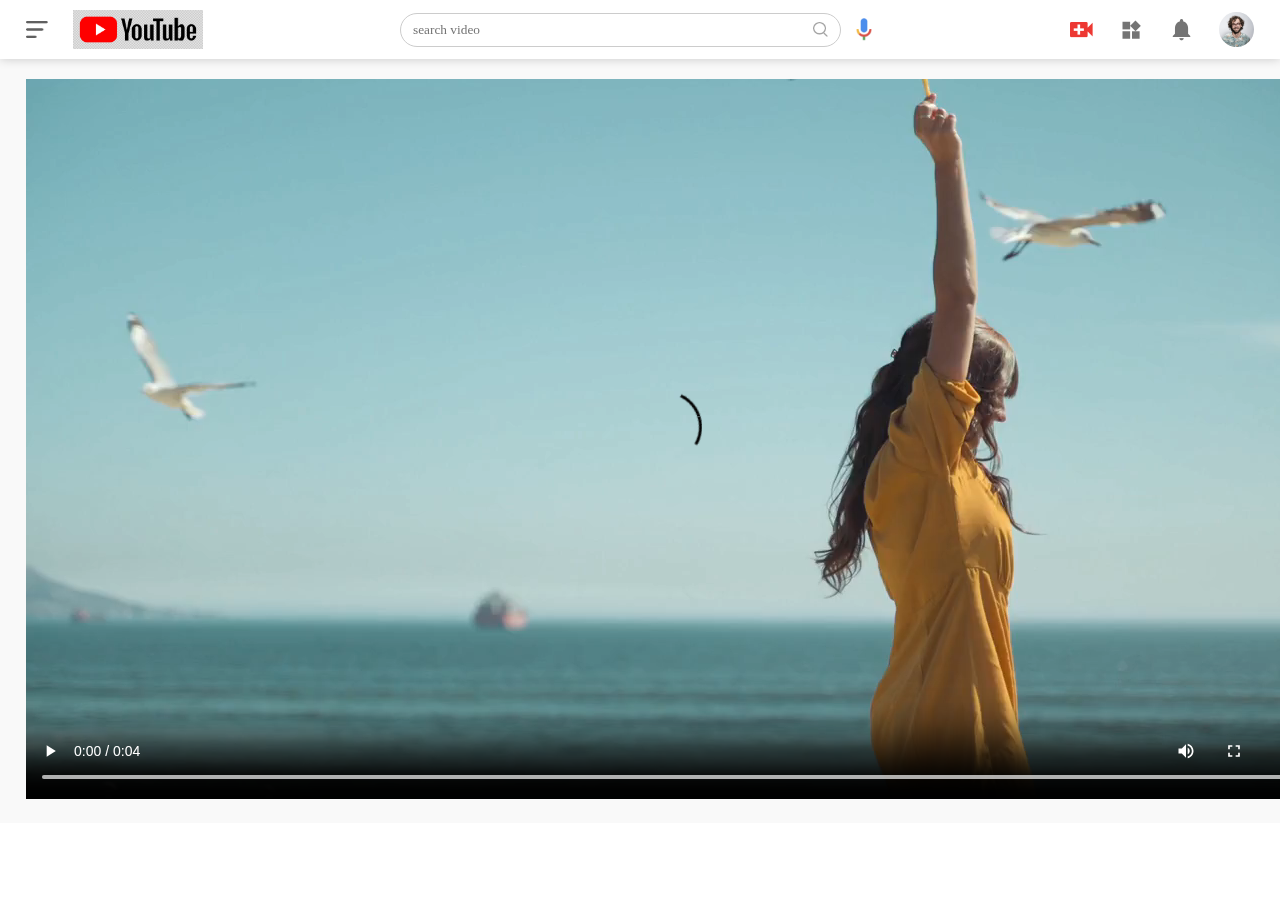
==== video-play.html @ 499fb921 "added a video play page" ====
<!DOCTYPE html>
<html lang="en">
<head>
    <meta charset="UTF-8">
    <meta name="viewport" content="width=device-width, initial-scale=1.0">
    <link rel="stylesheet" href="style.css">
    <link rel="stylesheet" href="video-play.css">


    <title>Play Video - Easy Tutotials Youtube Channel</title>
</head>
<body>

    <!-- NAV BAR -->

    <nav class="flex-div">
        <div class="nav-left flex-div">
            <img class="menu-icon" src="./images/menu.png"   alt="">
            <img class="logo" src="./images/youtube_logo.png" width="140px" alt="">


        </div>

        <div class="nav-middle flex-div">
            <div class="search-box flex-div">
                <input type="text" placeholder="search video">
                <img src="images/search.png" alt="">
            </div>

            <img class="mic-icon" src="images/voice-search.png" alt="">
        </div>

        <div class="flex-div nav-right">
            <img src="images/upload.png" alt="">
            <img src="images/more.png" alt="">
            <img src="images/notification.png" alt="">
            <img class="user-icon" src="images/Jack.png" alt="">


        </div>
     </nav>

     <div class="container play-container">
        <div class="row">
            <div class="play-video">
               <video controls autoplay>
                <source src="images/video.mp4" type="video/mp4">
               </video> 
            </div>
            <div class="right-sidebar"></div>

        </div>
     </div>
    
</body>
</html>
---- style.css ----
*{
    margin: 0;
    padding: 0;
    font-family: 'poppins','sans-serif';
    box-sizing: border-box;
}

a{
    text-decoration: none;
    color:#5a5a5a
}

img{
    cursor: pointer;
}

/* nav bar  */

.flex-div{
    display: flex;
    align-items: center;
}

nav{
    padding: 10px 2%;
    justify-content: space-between;
    box-shadow: 0 0  10px rgba(0, 0, 0, 0.2);
    background: #fff;
    position: sticky;
    top: 0;
    z-index: 10;
}

.nav-right img{
    width: 25px;
    margin-right: 25px;
    
}
.nav-right .user-icon{
    width:35px;
    border-radius: 50%;
    margin-right:0;
}

.nav-left .menu-icon{
    width:22px;
    margin-right: 25px;
}

.nav-left .logo{
    width:130px
}

.nav-middle .mic-icon{
    width: 16px;

}

.nav-middle .search-box{
    border: 1px solid #ccc;
    margin-right: 15px;
    padding: 8px 12px;
    border-radius: 25px;

}

.nav-middle .search-box input{
    width:400px;
    border: 0;
    outline: 0;
    background: transparent;
}

.nav-middle .search-box img{
    width:15px;
}

/* Side bar */

.sidebar{
    background: #fff;
    width: 15%;
    height: 100vh;
    position: fixed;
    top:0;
    padding-left: 2%;
    padding-top: 80px;
}
.shortcut-links a img{
    width: 20px;
    margin-right: 20px;

}

.shortcut-links a {
    display: flex;
    align-items: center;
    margin-bottom: 20px;
    width: fit-content;
    flex-wrap: wrap;
}
.shortcut-links a:first-child{
    color:#ed3833;
}
.sidebar hr{
    border: 0;
    height: 1px;
    background: #ccc;
    width: 85%;
}
.subscribed-list h3{
    font-size: 13px;
    margin: 20px 0;
    color:#5a5a5a;
}

.subscribed-list a{
    display: flex;
    align-items: center;
    margin-bottom: 20px;
    width:fit-content;
    flex-wrap:wrap ;
}    
.subscribed-list a img{
    width: 25px;
    border-radius: 50%;
    margin-right: 20px;
}

.small-sidebar{
    width: 5%;
}

.small-sidebar a p{
    display: none;
}

.small-sidebar h3{
display: none;
}

/* To toggle menu icon  */
.small-sidebar hr{
    width: 50%;
    margin-bottom: 25px;
}

/* middle top (Banner ) */
.container{
    background: #f9f9f9;
    padding-left: 17%;
    padding-right: 2%;
    padding-top: 20px;
    padding-bottom: 20px;
}

.large-container{
    padding-left: 7%;

}


.banner{
    width: 100%

}
.banner img{
    width: 100%;
    border-radius: 8px;
}

.list-container{
    display: grid;
    grid-template-columns: repeat(auto-fit, minmax(250px, 1fr));
    grid-column-gap: 16px;
    grid-row-gap: 30px;
    margin-top:15px
}
.vid-list .thumbnail1{
    width: 100%;
    border-radius: 5px;
}

.vid-list .flex-div{
    align-items: flex-start;
    margin-top: 7px;
}

.vid-list .flex-div img{
    width: 35px;
    margin-right: 10px;
    border-radius: 50%;
}

.vid-info{
    color: #5a5a5a;
    font-size:13px;
}
.vid-info a{
    color: #000;
    font-weight: 600;
    display: block;
    margin-bottom: 5px;
}


/* Media Query */

@media (max-width: 900px){
    .menu-icon, .sidebar{
        display: none;
    }


    .container, .large-container{
        padding-left: 5%;
        padding-right: 5%;
    }

    .nav-right img{
        display: none;
    }

    .nav-right .user-icon{
        display: block;
        width: 30px;
    }

    .nav-middle .search-box input{
        width: 100px;
        
    }
    .nav-middle .mic-icon{
        display: none;
    }

    .logo{
        width:90px;
    }
}
---- video-play.css ----
.play-container{
    padding-left: 2%;

}
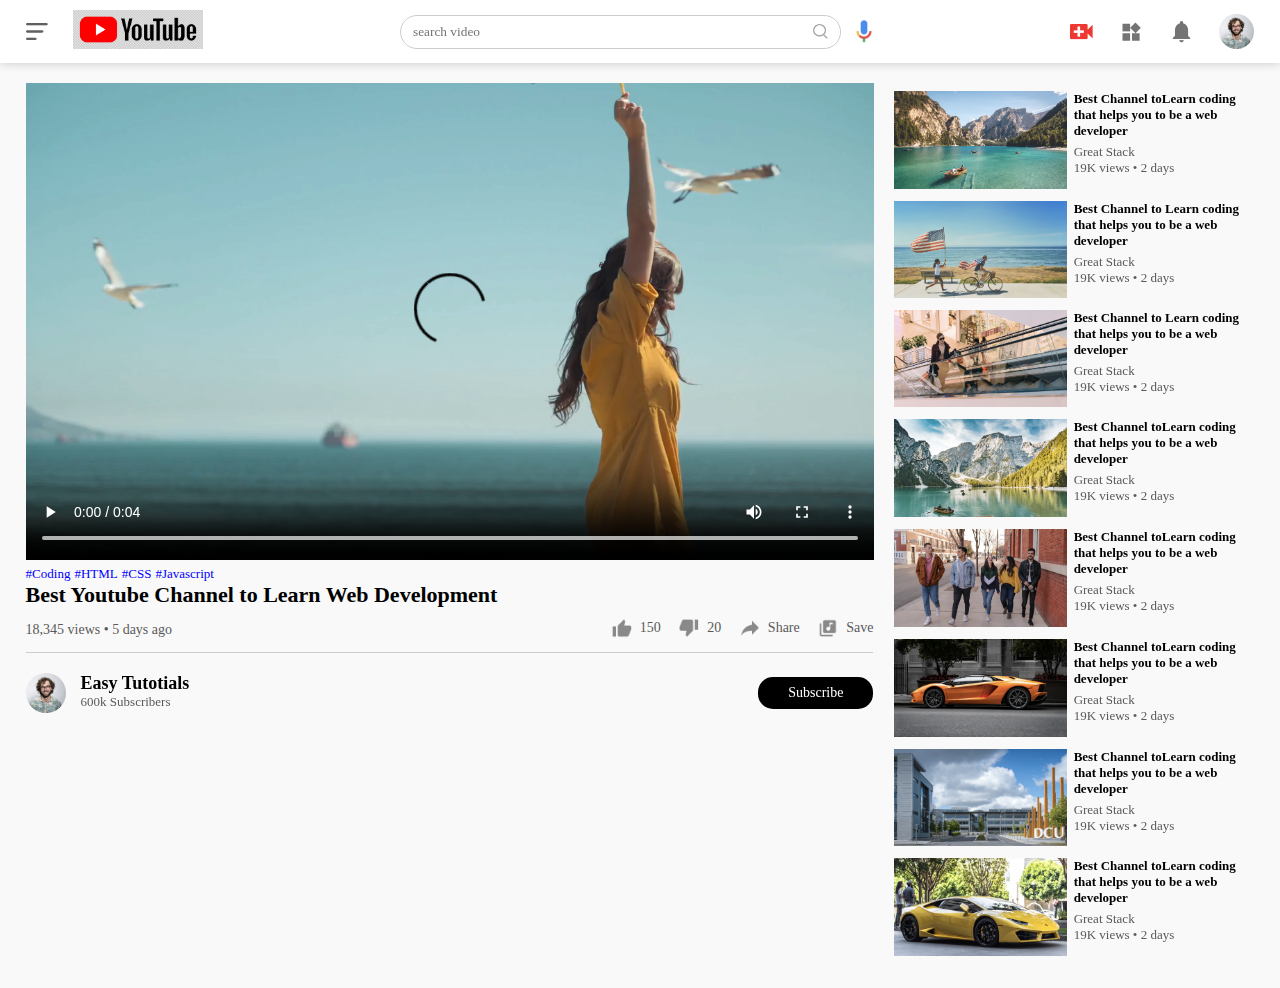
==== commit 0f58cdf6: "added and styled the layout of video and video info" ====
--- a/video-play.html
+++ b/video-play.html
@@ -16,8 +16,8 @@
     <nav class="flex-div">
         <div class="nav-left flex-div">
             <img class="menu-icon" src="./images/menu.png"   alt="">
-            <img class="logo" src="./images/youtube_logo.png" width="140px" alt="">
-
+           <a href="index.html"><img class="logo" src="./images/youtube_logo.png" width="140px" alt="">
+           </a>
 
         </div>
 
@@ -46,8 +46,134 @@
                <video controls autoplay>
                 <source src="images/video.mp4" type="video/mp4">
                </video> 
+
+               <div class="tags">
+                <a href="">#Coding</a> 
+                <a href=""> #HTML</a>
+                <a href=""> #CSS</a>
+                <a href=""> #Javascript</a>
+               </div>
+               <h3>Best Youtube Channel to Learn Web Development</h3>
+
+               <div class="play-video-info">
+                <p>18,345 views &bull; 5 days ago </p>
+                <div>
+                    <a href=""><img src="images/like.png" alt="">150</a>
+                    <a href=""><img src="images/dislike.png" alt="">20</a>
+                    <a href=""><img src="images/share.png" alt="">Share</a>
+                    <a href=""><img src="images/save.png" alt="">Save</a>
+
+                </div>
+               </div>
+
+               <hr>
+
+               <div class="publisher">
+                <img src="images/Jack.png" alt="">
+                <div>
+                    <p>Easy Tutotials</p>
+                    <span>600k Subscribers</span>
+                </div>
+                <button type="button">Subscribe</button>
+               </div>
+
+
             </div>
-            <div class="right-sidebar"></div>
+
+            <div class="right-sidebar">
+
+                <!-- Side Videos -->
+                <div class="side-video-list">
+                    <a class="small-thumbnail" href=""> 
+                    <img src="images/thumbnail1.png" alt="">
+                    </a>
+                    <div class="vid-info">
+                        <a href="">Best Channel toLearn coding that helps you to be a web developer</a>
+                        <p>Great Stack</p>
+                        <P>19K views &bull; 2 days </P>
+                    </div>
+                </div>
+
+                <div class="side-video-list">
+                    <a class="small-thumbnail" href=""> 
+                    <img src="images/thumbnail2.png" alt="">
+                    </a>
+                    <div class="vid-info">
+                        <a href="">Best Channel to Learn coding that helps you to be a web developer</a>
+                        <p>Great Stack</p>
+                        <P>19K views &bull; 2 days </P>
+                    </div>
+                </div>
+
+                <div class="side-video-list">
+                    <a class="small-thumbnail" href=""> 
+                    <img src="images/thumbnail3.png" alt="">
+                    </a>
+                    <div class="vid-info">
+                        <a href="">Best Channel to Learn coding that helps you to be a web developer</a>
+                        <p>Great Stack</p>
+                        <P>19K views &bull; 2 days </P>
+                    </div>
+                </div>
+
+                <div class="side-video-list">
+                    <a class="small-thumbnail" href=""> 
+                    <img src="images/thumbnail4.png" alt="">
+                    </a>
+                    <div class="vid-info">
+                        <a href="">Best Channel toLearn coding that helps you to be a web developer</a>
+                        <p>Great Stack</p>
+                        <P>19K views &bull; 2 days </P>
+                    </div>
+                </div>
+
+                <div class="side-video-list">
+                    <a class="small-thumbnail" href=""> 
+                    <img src="images/thumbnail5.png" alt="">
+                    </a>
+                    <div class="vid-info">
+                        <a href="">Best Channel toLearn coding that helps you to be a web developer</a>
+                        <p>Great Stack</p>
+                        <P>19K views &bull; 2 days </P>
+                    </div>
+                </div>
+
+                <div class="side-video-list">
+                    <a class="small-thumbnail" href=""> 
+                    <img src="images/thumbnail6.png" alt="">
+                    </a>
+                    <div class="vid-info">
+                        <a href="">Best Channel toLearn coding that helps you to be a web developer</a>
+                        <p>Great Stack</p>
+                        <P>19K views &bull; 2 days </P>
+                    </div>
+                </div>
+
+                <div class="side-video-list">
+                    <a class="small-thumbnail" href=""> 
+                    <img src="images/thumbnail7.png" alt="">
+                    </a>
+                    <div class="vid-info">
+                        <a href="">Best Channel toLearn coding that helps you to be a web developer</a>
+                        <p>Great Stack</p>
+                        <P>19K views &bull; 2 days </P>
+                    </div>
+                </div>
+
+                <div class="side-video-list">
+                    <a class="small-thumbnail" href=""> 
+                    <img src="images/thumbnail8.png" alt="">
+                    </a>
+                    <div class="vid-info">
+                        <a href="">Best Channel toLearn coding that helps you to be a web developer</a>
+                        <p>Great Stack</p>
+                        <P>19K views &bull; 2 days </P>
+                    </div>
+                </div>
+
+                
+
+            </div>
 
         </div>
      </div>
--- a/video-play.css
+++ b/video-play.css
@@ -1,4 +1,114 @@
 .play-container{
     padding-left: 2%;
 
-}+}
+
+.row{
+    display: flex;
+    justify-content: space-between;
+    flex-wrap: wrap;
+}
+
+.play-video{
+    flex-basis: 69%;
+}
+
+.right-sidebar{
+    flex-basis: 30%;
+}
+
+.play-video video{
+    width: 100%;
+}
+
+.side-video-list{
+    display: flex;
+    justify-content: space-between;
+    margin:8px ;
+}
+
+.side-video-list img{
+    width: 100%;
+}
+
+.side-video-list .small-thumbnail,
+.side-video-list .vid-info {
+
+    flex-basis: 49%;
+
+}
+.play-video .tags a{
+    color:#0000ff ;
+    font-size:  13px;
+}
+
+.play-video h3{
+    font-weight: 600;
+    font-size: 22px;
+}
+
+.play-video .play-video-info{
+    display: flex;
+    align-items: center;
+    justify-content: space-between;
+    flex-wrap: wrap;
+    margin-top: 10px;
+    font-size: 14px;
+    color:#5a5a5a
+
+}
+.play-video .play-video-info a img{
+    width: 20px;
+    margin-right: 8px;
+}
+.play-video .play-video-info a {
+    display: inline-flex;
+    align-items: center;
+    margin-left: 15px;
+}
+
+.play-video hr{
+    border: 0;
+    height: 1px;
+    background: #ccc;
+    margin: 10px 0;
+}
+.publisher{
+    display: flex;
+    align-items: center;
+    margin-top: 20px;
+
+}
+
+.publisher div{
+    flex:1;
+    line-height: 18px;
+
+}
+
+.publisher img{
+    width: 40px;
+    border-radius: 50%;
+    margin-right: 15px;
+}
+.publisher div p{
+    color:#000;
+    font-weight: 600;
+    font-size: 18px;
+}
+
+.publisher div span{
+    font-size: 13px;
+    color: #5a5a5a;
+}
+
+.publisher button{
+    background: black;
+    color:#fff;
+    padding: 8px 30px;
+    border:0;
+    outline: 0;
+    border-radius: 15px;
+    cursor: pointer;
+    font-size: 14px;
+}
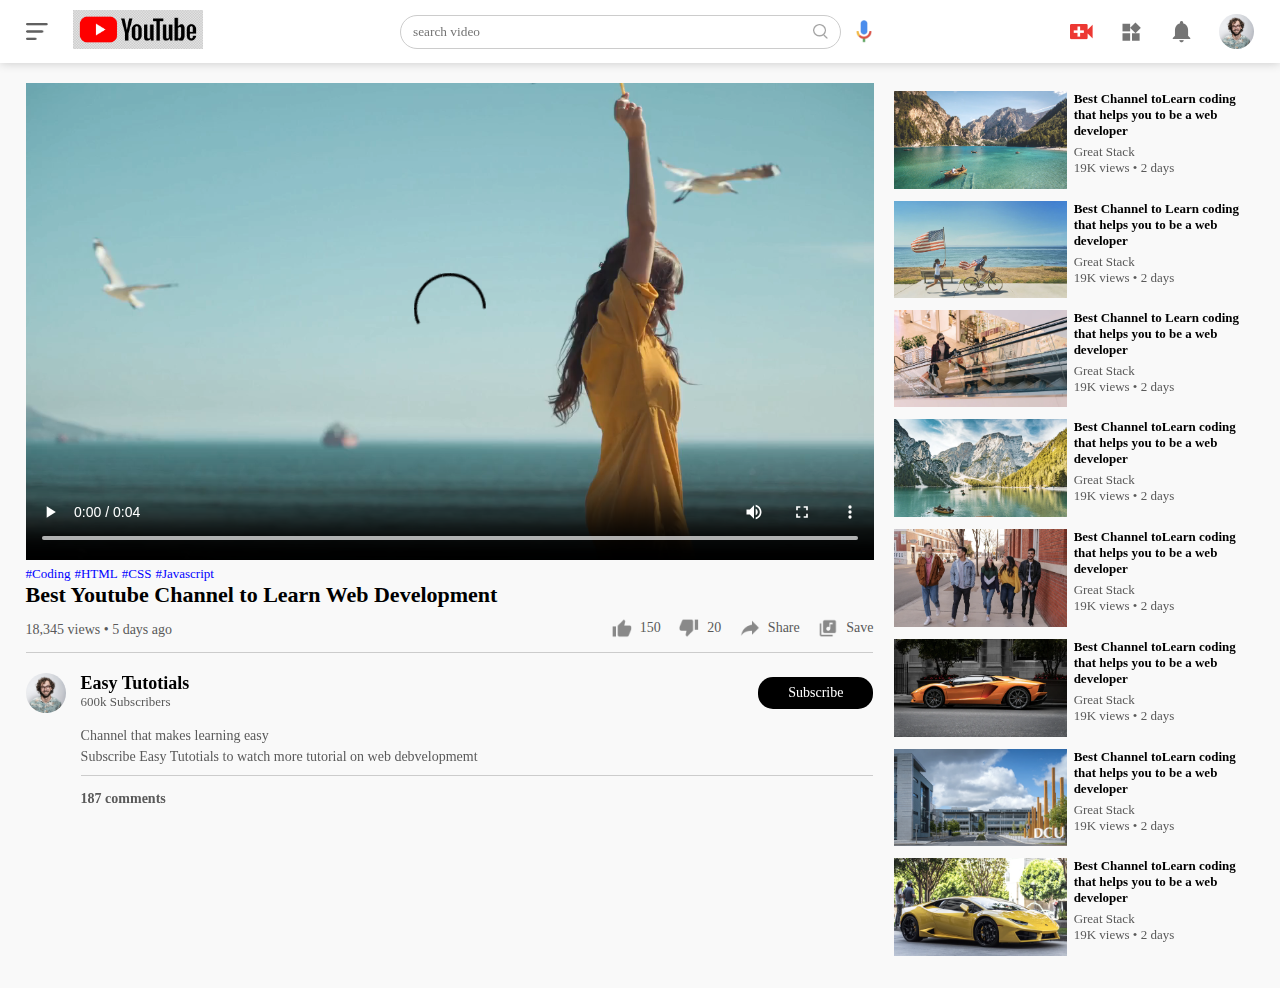
==== commit bec76f6c: "added and styled video description section" ====
--- a/video-play.html
+++ b/video-play.html
@@ -76,6 +76,12 @@
                 </div>
                 <button type="button">Subscribe</button>
                </div>
+               <div class="vid-description">
+                <p>Channel that makes learning easy</p>
+                <p>Subscribe Easy Tutotials to watch more tutorial on web debvelopmemt </p>
+               <hr>
+               <h4>187 comments</h4>
+            </div>
 
 
             </div>
--- a/video-play.css
+++ b/video-play.css
@@ -112,3 +112,18 @@
     cursor: pointer;
     font-size: 14px;
 }
+
+.vid-description{
+    padding-left: 55px;
+    margin: 15px 0;
+}
+.vid-description p{
+    font-size: 14px;
+    margin-bottom: 5px;
+    color:#5a5a5a
+}
+.vid-description h4{
+    font-size: 14px;
+    color:#5a5a5a;
+    margin-top: 15px;
+}
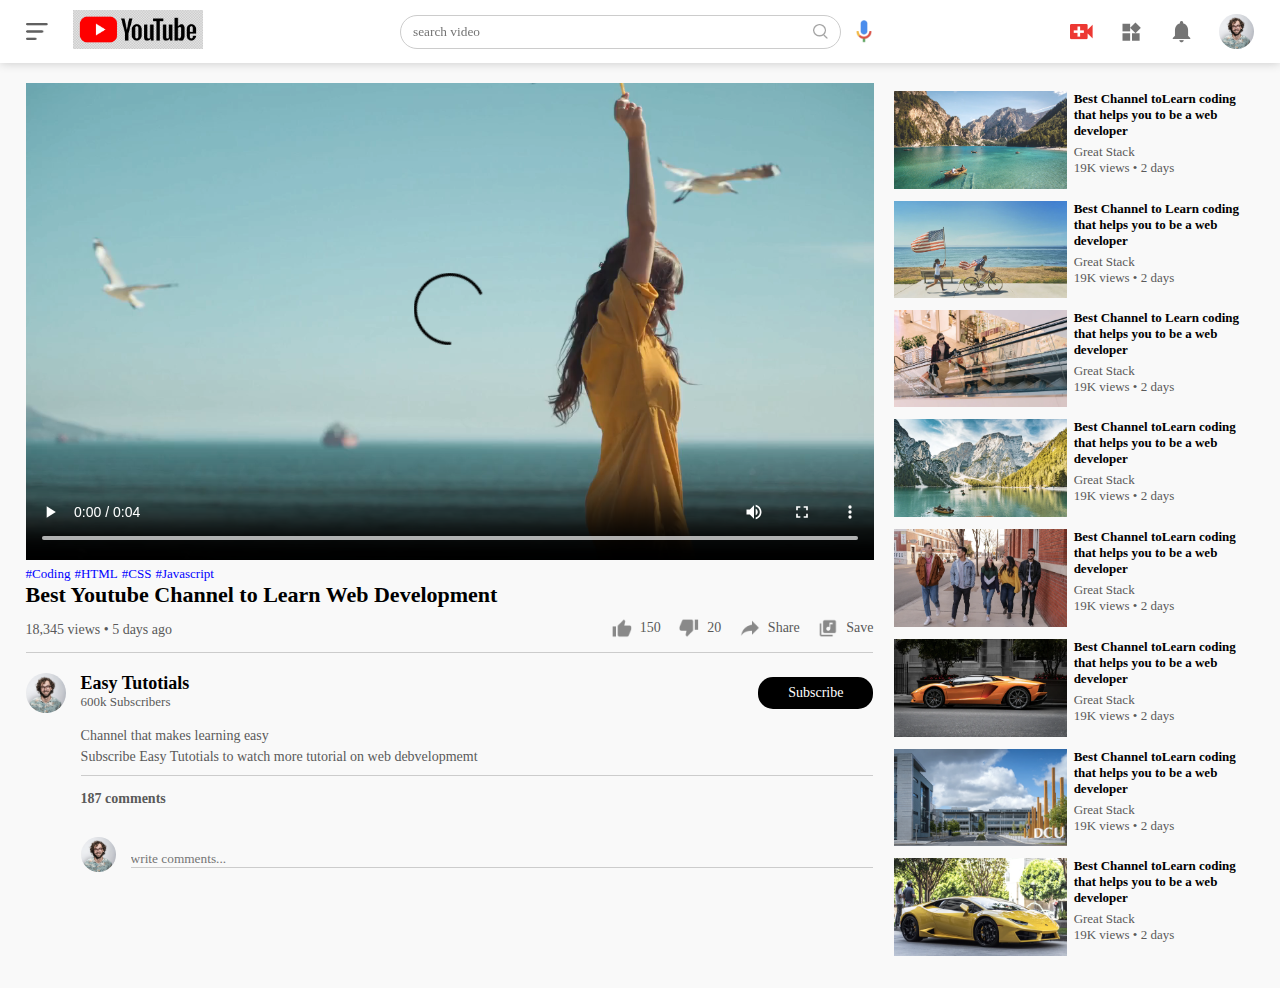
==== commit 460ceffb: "added and styled input box for comments with image" ====
--- a/video-play.html
+++ b/video-play.html
@@ -81,6 +81,12 @@
                 <p>Subscribe Easy Tutotials to watch more tutorial on web debvelopmemt </p>
                <hr>
                <h4>187 comments</h4>
+
+               <!-- Comments -->
+                <div class="add-comment">
+                    <img src="images/Jack.png" alt="">
+                    <input type="text" placeholder="write comments...">
+                </div>
             </div>
 
 
--- a/video-play.css
+++ b/video-play.css
@@ -127,3 +127,25 @@
     color:#5a5a5a;
     margin-top: 15px;
 }
+
+.add-comment{
+    display: flex;
+    align-items: center;
+    margin: 30px 0;
+}
+.add-comment img{
+    width: 35px;
+    border-radius: 50%;
+    margin-right: 15px;
+}
+
+.add-comment input{
+    border: 0;
+    outline: 0;
+    border-bottom: 1px solid #ccc;
+    padding-top: 10px;
+    width: 100%;
+    background: transparent;
+}
+
+
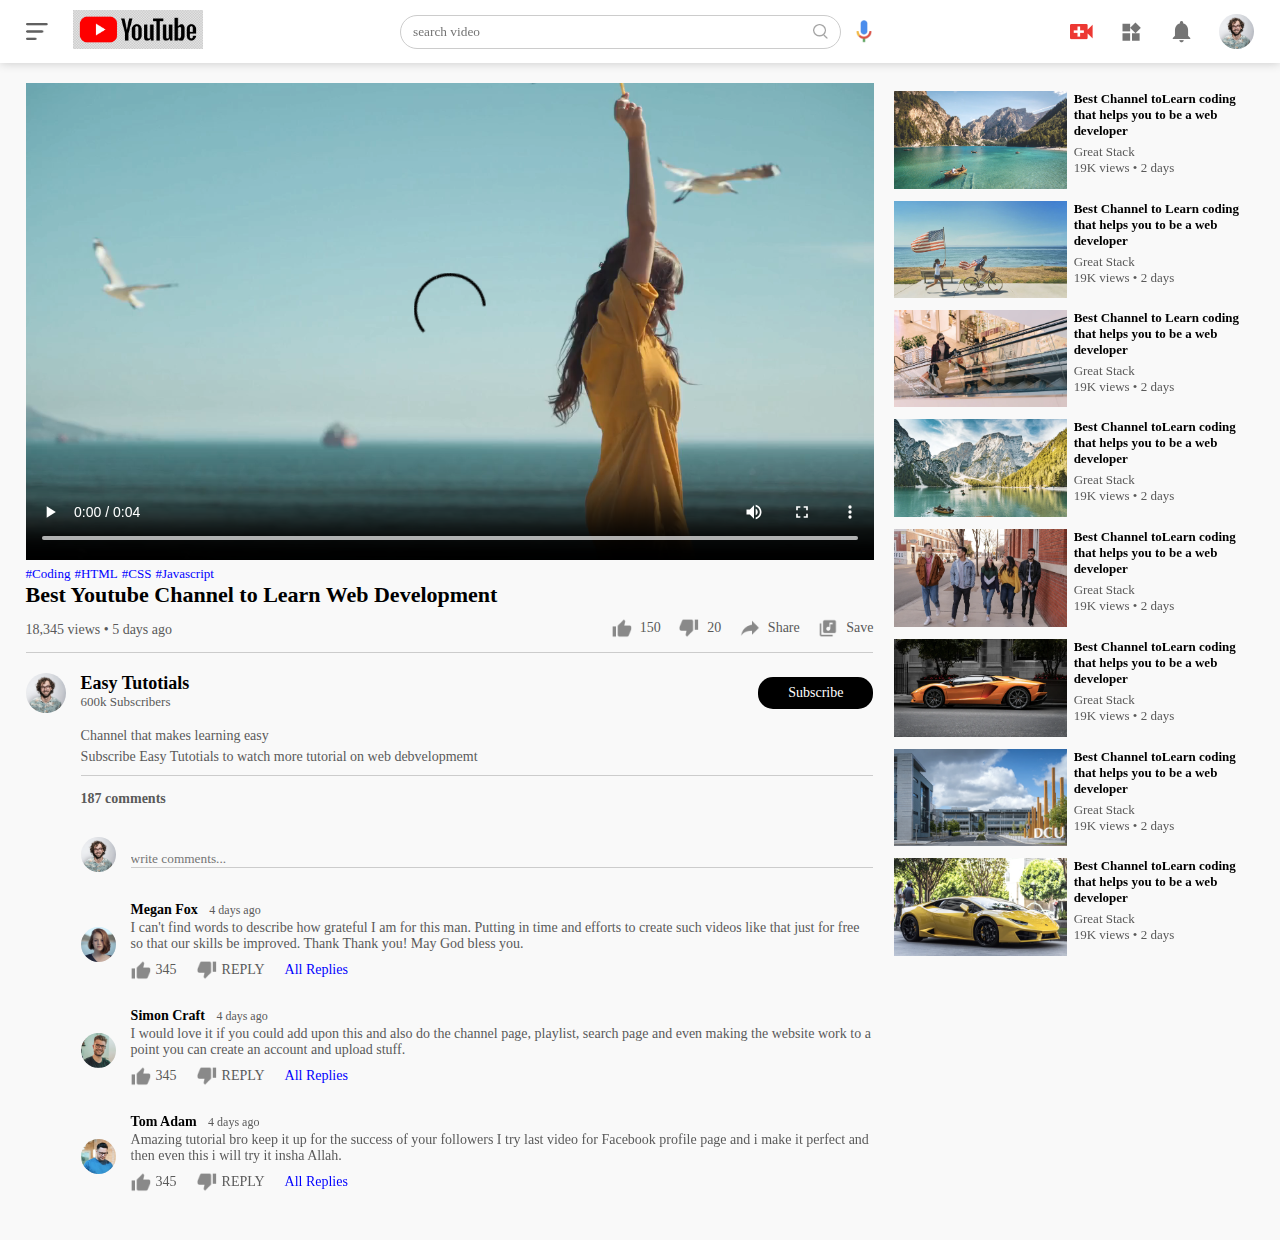
==== commit 628314b8: "added and styled comment section with multiply images" ====
--- a/video-play.html
+++ b/video-play.html
@@ -87,6 +87,62 @@
                     <img src="images/Jack.png" alt="">
                     <input type="text" placeholder="write comments...">
                 </div>
+                <div class="old-comment">
+                    <img src="images/megan.png" alt="">
+
+                    <div>
+                        <h3>Megan Fox <span>4 days ago</span></h3>
+                        <p>I can't find words to describe how grateful I am for this man. Putting in time and efforts to create such videos like that just for free so that our
+                        skills be improved. Thank Thank you! May God bless you.</p>
+                    
+                        <div class="comment-action">
+                            <img src="images/like.png" alt="">
+                            <span>345</span>
+
+                            <img src="images/dislike.png" alt="">
+                            <span>REPLY</span>
+                            <a href="">All Replies</a>
+                        </div>
+                    </div>
+                </div>
+
+                <div class="old-comment">
+                    <img src="images/simon.png" alt="">
+
+                    <div>
+                        <h3>Simon Craft <span>4 days ago</span></h3>
+                        <p>I would love it if you could add upon this and also do the channel page, playlist, search page and even making the
+                         website work to a point you can create an account and upload stuff.</p>
+                    
+                        <div class="comment-action">
+                            <img src="images/like.png" alt="">
+                            <span>345</span>
+
+                            <img src="images/dislike.png" alt="">
+                            <span>REPLY</span>
+                            <a href="">All Replies</a>
+                        </div>
+                    </div>
+                </div>
+
+                <div class="old-comment">
+                    <img src="images/tom.png" alt="">
+
+                    <div>
+                        <h3>Tom Adam <span>4 days ago</span></h3>
+                        <p>Amazing tutorial bro keep it up for the success of your followers
+                            I try last video for Facebook profile page and i make it perfect and then even this i will try it insha Allah.</p>
+                    
+                        <div class="comment-action">
+                            <img src="images/like.png" alt="">
+                            <span>345</span>
+
+                            <img src="images/dislike.png" alt="">
+                            <span>REPLY</span>
+                            <a href="">All Replies</a>
+                        </div>
+                    </div>
+                </div>
             </div>
 
 
--- a/video-play.css
+++ b/video-play.css
@@ -147,5 +147,44 @@
     width: 100%;
     background: transparent;
 }
+.old-comment{
+    display: flex;
+    align-items: center;
+    margin: 20px 0;
+}
+.old-comment img{
+    width: 35px;
+    border-radius: 50%;
+    margin-right: 15px;
+}
+.old-comment h3{
+    font-size: 14px;
+    margin-bottom: 2px;
+}
+.old-comment h3 span{
+    font-size: 12px;
+    color:#5a5a5a;
+    font-weight: 500;
+    margin-left: 8px;
+}
+.old-comment  .comment-action{
+    display: flex;
+    align-items: center;
+    margin: 8px 0;
+    font-size: 14px;
+}
+.old-comment  .comment-action img{
+    border-radius: 0;
+    width: 20px;
+    margin-right: 5px;
+}
 
+.old-comment  .comment-action span{
+    margin-right: 20px;
+    color: #5a5a5a;
+}
 
+.old-comment  .comment-action a{
+    color: #0000ff;
+}
+
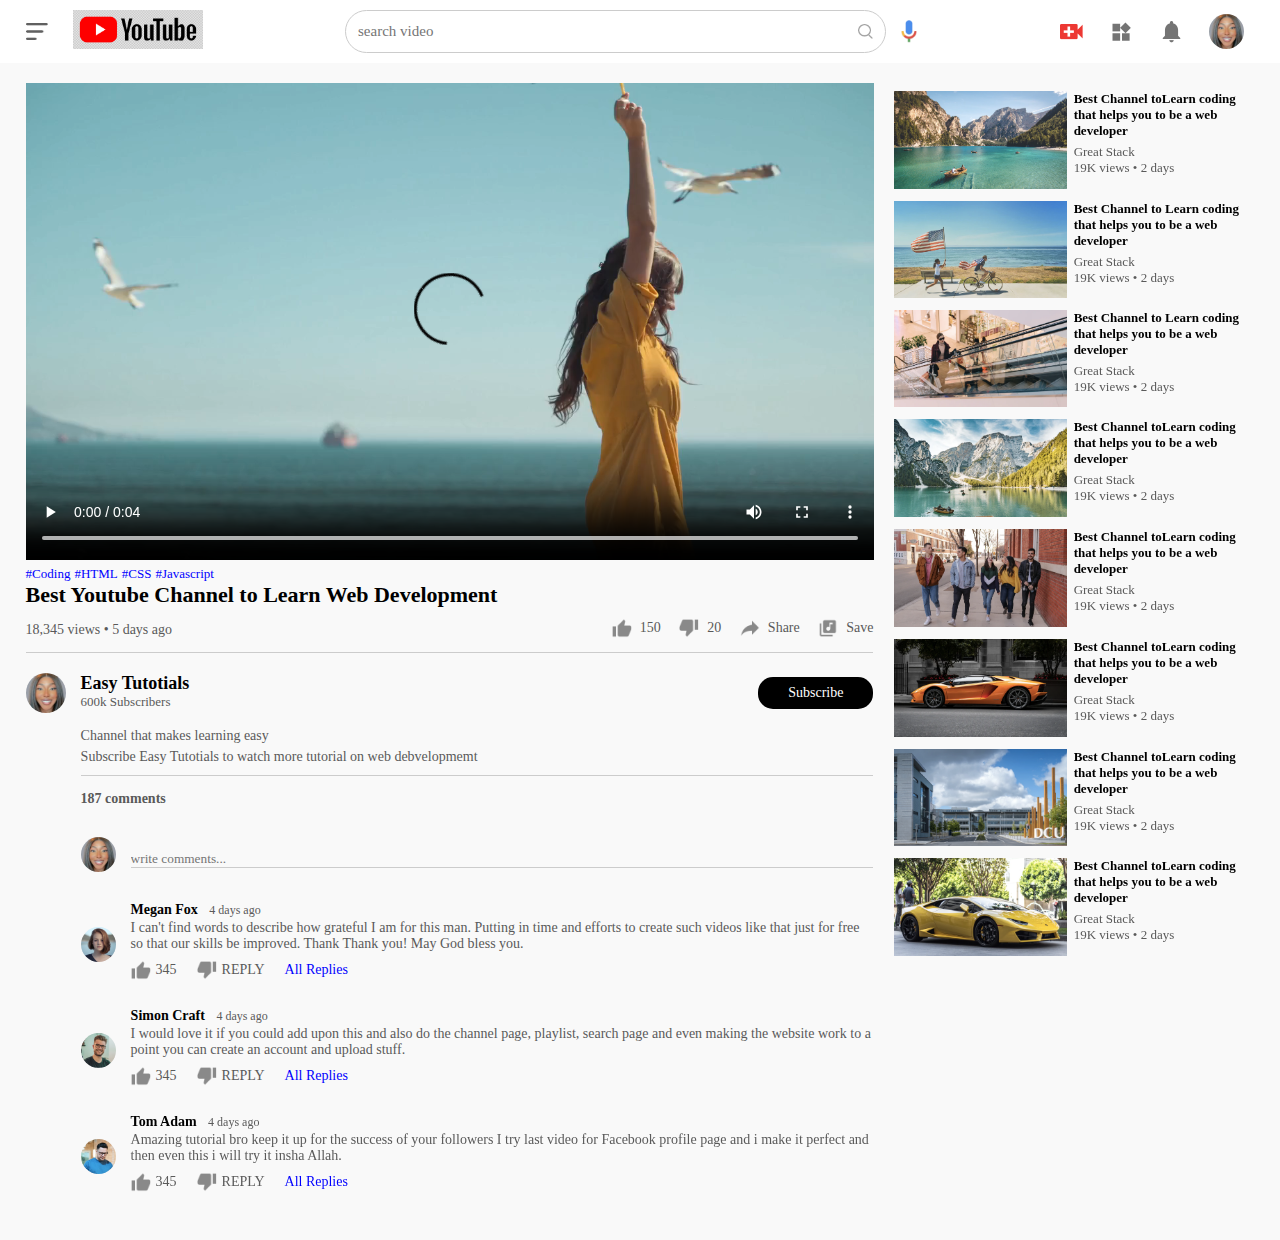
==== commit 4c674665: "updated design and added new images" ====
--- a/video-play.html
+++ b/video-play.html
@@ -34,7 +34,7 @@
             <img src="images/upload.png" alt="">
             <img src="images/more.png" alt="">
             <img src="images/notification.png" alt="">
-            <img class="user-icon" src="images/Jack.png" alt="">
+            <img class="user-icon" src="images/profile.png" alt="">
 
 
         </div>
@@ -69,7 +69,7 @@
                <hr>
 
                <div class="publisher">
-                <img src="images/Jack.png" alt="">
+                <img src="images/profile.png" alt="">
                 <div>
                     <p>Easy Tutotials</p>
                     <span>600k Subscribers</span>
@@ -84,7 +84,7 @@
 
                <!-- Comments -->
                 <div class="add-comment">
-                    <img src="images/Jack.png" alt="">
+                    <img src="images/profile.png" alt="">
                     <input type="text" placeholder="write comments...">
                 </div>
                 <div class="old-comment">
--- a/style.css
+++ b/style.css
@@ -24,7 +24,7 @@
 nav{
     padding: 10px 2%;
     justify-content: space-between;
-    box-shadow: 0 0  10px rgba(0, 0, 0, 0.2);
+    /* box-shadow: 0 0  10px rgba(0, 0, 0, 0.2); */
     background: #fff;
     position: sticky;
     top: 0;
@@ -39,7 +39,7 @@
 .nav-right .user-icon{
     width:35px;
     border-radius: 50%;
-    margin-right:0;
+    margin-right:10px;
 }
 
 .nav-left .menu-icon{
@@ -59,16 +59,17 @@
 .nav-middle .search-box{
     border: 1px solid #ccc;
     margin-right: 15px;
-    padding: 8px 12px;
+    padding: 12px 12px;
     border-radius: 25px;
 
 }
 
 .nav-middle .search-box input{
-    width:400px;
+    width:500px;
     border: 0;
     outline: 0;
     background: transparent;
+    font-size: 15px;
 }
 
 .nav-middle .search-box img{
@@ -95,13 +96,27 @@
 .shortcut-links a {
     display: flex;
     align-items: center;
-    margin-bottom: 20px;
+    margin-bottom: 10px;
     width: fit-content;
     flex-wrap: wrap;
 }
-.shortcut-links a:first-child{
-    color:#ed3833;
-}
+
+.shortcut-links a p{
+    font-size: 15px;
+    font-family: Arial, Helvetica, sans-serif;
+    font-weight: 500;
+    color: #000;
+}
+
+
+.shortcut-links  p{
+    margin:15px 0;
+    font-size: 15px;
+    font-family: Arial, Helvetica, sans-serif;
+    font-weight: 500;
+
+}
+
 .sidebar hr{
     border: 0;
     height: 1px;
@@ -171,14 +186,14 @@
 
 .list-container{
     display: grid;
-    grid-template-columns: repeat(auto-fit, minmax(250px, 1fr));
+    grid-template-columns: repeat(auto-fit, minmax(300px, 1fr));
     grid-column-gap: 16px;
     grid-row-gap: 30px;
     margin-top:15px
 }
 .vid-list .thumbnail1{
     width: 100%;
-    border-radius: 5px;
+    border-radius: 10px;
 }
 
 .vid-list .flex-div{
@@ -223,7 +238,7 @@
 
     .nav-right .user-icon{
         display: block;
-        width: 30px;
+        width: 33px;
     }
 
     .nav-middle .search-box input{
--- a/video-play.css
+++ b/video-play.css
@@ -188,3 +188,22 @@
     color: #0000ff;
 }
 
+/* Media Query */
+
+@media (max-width: 900px) {
+    .play-video,.right-sidebar{
+        flex-basis: 100%;
+    }
+    .play-container{
+        padding-left: 5%;
+    }
+
+    .vid-description{
+        padding-left: 0;
+    }
+.play-video .play-video-info a{
+    margin: 0 15px 15px 0;
+    
+}
+
+}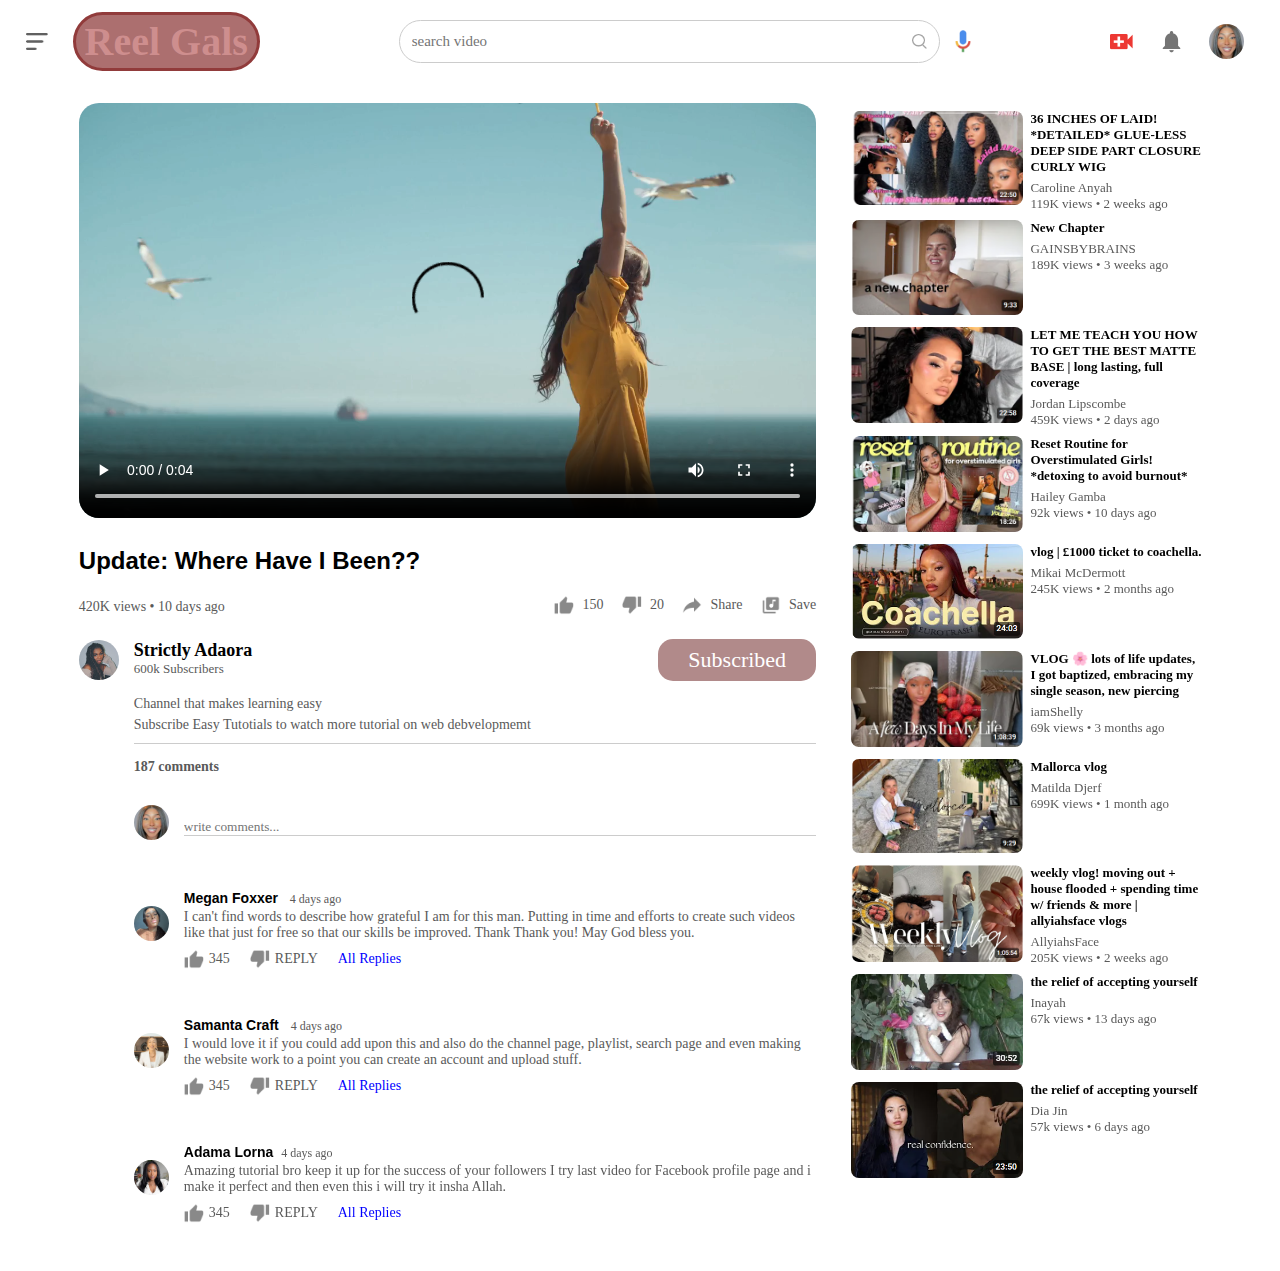
==== commit d6f3d03d: "updated layout" ====
--- a/video-play.html
+++ b/video-play.html
@@ -16,8 +16,8 @@
     <nav class="flex-div">
         <div class="nav-left flex-div">
             <img class="menu-icon" src="./images/menu.png"   alt="">
-           <a href="index.html"><img class="logo" src="./images/youtube_logo.png" width="140px" alt="">
-           </a>
+            <a href="index.html"><h1 id="header"> Reel Gals </h1></a>
+
 
         </div>
 
@@ -32,7 +32,6 @@
 
         <div class="flex-div nav-right">
             <img src="images/upload.png" alt="">
-            <img src="images/more.png" alt="">
             <img src="images/notification.png" alt="">
             <img class="user-icon" src="images/profile.png" alt="">
 
@@ -47,16 +46,11 @@
                 <source src="images/video.mp4" type="video/mp4">
                </video> 
 
-               <div class="tags">
-                <a href="">#Coding</a> 
-                <a href=""> #HTML</a>
-                <a href=""> #CSS</a>
-                <a href=""> #Javascript</a>
-               </div>
-               <h3>Best Youtube Channel to Learn Web Development</h3>
+               
+               <h3>Update: Where Have I Been??</h3>
 
                <div class="play-video-info">
-                <p>18,345 views &bull; 5 days ago </p>
+                <p>420K views &bull; 10 days ago </p>
                 <div>
                     <a href=""><img src="images/like.png" alt="">150</a>
                     <a href=""><img src="images/dislike.png" alt="">20</a>
@@ -66,15 +60,15 @@
                 </div>
                </div>
 
-               <hr>
+               
 
                <div class="publisher">
-                <img src="images/profile.png" alt="">
+                <img src="images/adaora1.png" alt="">
                 <div>
-                    <p>Easy Tutotials</p>
+                    <p>Strictly Adaora</p>
                     <span>600k Subscribers</span>
                 </div>
-                <button type="button">Subscribe</button>
+                <button type="button">Subscribed</button>
                </div>
                <div class="vid-description">
                 <p>Channel that makes learning easy</p>
@@ -88,10 +82,10 @@
                     <input type="text" placeholder="write comments...">
                 </div>
                 <div class="old-comment">
-                    <img src="images/megan.png" alt="">
+                    <img src="images/comment1.png" alt="">
 
                     <div>
-                        <h3>Megan Fox <span>4 days ago</span></h3>
+                        <h3>Megan Foxxer <span>4 days ago</span></h3>
                         <p>I can't find words to describe how grateful I am for this man. Putting in time and efforts to create such videos like that just for free so that our
                         skills be improved. Thank Thank you! May God bless you.</p>
                     
@@ -107,10 +101,10 @@
                 </div>
 
                 <div class="old-comment">
-                    <img src="images/simon.png" alt="">
+                    <img src="images/comment2.png" alt="">
 
                     <div>
-                        <h3>Simon Craft <span>4 days ago</span></h3>
+                        <h3>Samanta Craft <span>4 days ago</span></h3>
                         <p>I would love it if you could add upon this and also do the channel page, playlist, search page and even making the
                          website work to a point you can create an account and upload stuff.</p>
                     
@@ -126,10 +120,10 @@
                 </div>
 
                 <div class="old-comment">
-                    <img src="images/tom.png" alt="">
+                    <img src="images/comment3.png" alt="">
 
                     <div>
-                        <h3>Tom Adam <span>4 days ago</span></h3>
+                        <h3>Adama Lorna<span>4 days ago</span></h3>
                         <p>Amazing tutorial bro keep it up for the success of your followers
                             I try last video for Facebook profile page and i make it perfect and then even this i will try it insha Allah.</p>
                     
@@ -153,91 +147,116 @@
                 <!-- Side Videos -->
                 <div class="side-video-list">
                     <a class="small-thumbnail" href=""> 
-                    <img src="images/thumbnail1.png" alt="">
-                    </a>
-                    <div class="vid-info">
-                        <a href="">Best Channel toLearn coding that helps you to be a web developer</a>
-                        <p>Great Stack</p>
-                        <P>19K views &bull; 2 days </P>
-                    </div>
-                </div>
-
-                <div class="side-video-list">
-                    <a class="small-thumbnail" href=""> 
-                    <img src="images/thumbnail2.png" alt="">
-                    </a>
-                    <div class="vid-info">
-                        <a href="">Best Channel to Learn coding that helps you to be a web developer</a>
-                        <p>Great Stack</p>
-                        <P>19K views &bull; 2 days </P>
-                    </div>
-                </div>
-
-                <div class="side-video-list">
-                    <a class="small-thumbnail" href=""> 
-                    <img src="images/thumbnail3.png" alt="">
-                    </a>
-                    <div class="vid-info">
-                        <a href="">Best Channel to Learn coding that helps you to be a web developer</a>
-                        <p>Great Stack</p>
-                        <P>19K views &bull; 2 days </P>
-                    </div>
-                </div>
-
-                <div class="side-video-list">
-                    <a class="small-thumbnail" href=""> 
-                    <img src="images/thumbnail4.png" alt="">
-                    </a>
-                    <div class="vid-info">
-                        <a href="">Best Channel toLearn coding that helps you to be a web developer</a>
-                        <p>Great Stack</p>
-                        <P>19K views &bull; 2 days </P>
-                    </div>
-                </div>
-
-                <div class="side-video-list">
-                    <a class="small-thumbnail" href=""> 
-                    <img src="images/thumbnail5.png" alt="">
-                    </a>
-                    <div class="vid-info">
-                        <a href="">Best Channel toLearn coding that helps you to be a web developer</a>
-                        <p>Great Stack</p>
-                        <P>19K views &bull; 2 days </P>
-                    </div>
-                </div>
-
-                <div class="side-video-list">
-                    <a class="small-thumbnail" href=""> 
-                    <img src="images/thumbnail6.png" alt="">
-                    </a>
-                    <div class="vid-info">
-                        <a href="">Best Channel toLearn coding that helps you to be a web developer</a>
-                        <p>Great Stack</p>
-                        <P>19K views &bull; 2 days </P>
-                    </div>
-                </div>
-
-                <div class="side-video-list">
-                    <a class="small-thumbnail" href=""> 
-                    <img src="images/thumbnail7.png" alt="">
-                    </a>
-                    <div class="vid-info">
-                        <a href="">Best Channel toLearn coding that helps you to be a web developer</a>
-                        <p>Great Stack</p>
-                        <P>19K views &bull; 2 days </P>
-                    </div>
-                </div>
-
-                <div class="side-video-list">
-                    <a class="small-thumbnail" href=""> 
-                    <img src="images/thumbnail8.png" alt="">
-                    </a>
-                    <div class="vid-info">
-                        <a href="">Best Channel toLearn coding that helps you to be a web developer</a>
-                        <p>Great Stack</p>
-                        <P>19K views &bull; 2 days </P>
-                    </div>
-                </div>
+                    <img src="images/caro2.png" alt="">
+                    </a>
+                    <div class="vid-info">
+                        <a href="">36 INCHES OF LAID! *DETAILED* GLUE-LESS DEEP SIDE PART CLOSURE CURLY WIG</a>
+                        <p>Caroline Anyah</p>
+                        <P>119K views &bull; 2 weeks ago </P>
+                    </div>
+                </div>
+
+                <div class="side-video-list">
+                    <a class="small-thumbnail" href=""> 
+                    <img src="images/gain2.png" alt="">
+                    </a>
+                    <div class="vid-info">
+                        <a href="">New Chapter</a>
+                        <p>GAINSBYBRAINS</p>
+                        <P>189K views &bull; 3 weeks ago </P>
+                    </div>
+                </div>
+
+                <div class="side-video-list">
+                    <a class="small-thumbnail" href=""> 
+                    <img src="images/jordan2.png" alt="">
+                    </a>
+                    <div class="vid-info">
+                        <a href="">LET ME TEACH YOU HOW TO GET THE BEST MATTE BASE | long lasting, full coverage</a>
+                        <p>Jordan Lipscombe</p>
+                        <P>459K views &bull; 2 days ago </P>
+                    </div>
+                </div>
+
+                <div class="side-video-list">
+                    <a class="small-thumbnail" href=""> 
+                    <img src="images/hailey2.png" alt="">
+                    </a>
+                    <div class="vid-info">
+                        <a href="">Reset Routine for Overstimulated Girls! *detoxing to avoid burnout*</a>
+                        <p>Hailey Gamba</p>
+                        <P>92k views &bull; 10 days ago</P>
+                    </div>
+                </div>
+
+                <div class="side-video-list">
+                    <a class="small-thumbnail" href=""> 
+                    <img src="images/mika1.png" alt="">
+                    </a>
+                    <div class="vid-info">
+                        <a href="">vlog | £1000 ticket to coachella.</a>
+                        <p>Mikai McDermott</p>
+                        <P>245K views &bull; 2 months ago </P>
+                    </div>
+                </div>
+
+                <div class="side-video-list">
+                    <a class="small-thumbnail" href=""> 
+                    <img src="images/Shelly2.png" alt="">
+                    </a>
+                    <div class="vid-info">
+                        <a href="">VLOG 🌸 lots of life updates, I got baptized, embracing my single season, new piercing</a>
+                        <p>iamShelly</p>
+                        <P>69k views &bull; 3 months ago </P>
+                    </div>
+                </div>
+
+                <div class="side-video-list">
+                    <a class="small-thumbnail" href=""> 
+                    <img src="images/mat2.png" alt="">
+                    </a>
+                    <div class="vid-info">
+                        <a href="">Mallorca vlog</a>
+                        <p>Matilda Djerf</p>
+                        <P>699K views &bull; 1 month ago </P>
+                    </div>
+                </div>
+
+                <div class="side-video-list">
+                    <a class="small-thumbnail" href=""> 
+                    <img src="images/aaliyah3.png" alt="">
+                    </a>
+                    <div class="vid-info">
+                        <a href="">weekly vlog! moving out + house flooded + spending time w/ friends & more | allyiahsface vlogs</a>
+                        <p>AllyiahsFace</p>
+                        <P>205K views &bull; 2 weeks ago </P>
+                    </div>
+                </div>
+
+                <div class="side-video-list">
+                    <a class="small-thumbnail" href=""> 
+                    <img src="images/inayah1.png" alt="">
+                    </a>
+                    <div class="vid-info">
+                        <a href="">the relief of accepting yourself</a>
+                        <p>Inayah</p>
+                        <P>67k views &bull; 13 days ago </P>
+                    </div>
+                </div>
+
+                <div class="side-video-list">
+                    <a class="small-thumbnail" href=""> 
+                    <img src="images/dia.png" alt="">
+                    </a>
+                    <div class="vid-info">
+                        <a href="">the relief of accepting yourself</a>
+                        <p>Dia Jin</p>
+                        <P>57k views &bull; 6 days ago </P>
+                    </div>
+                </div>
+                
+
+
 
                 
 
--- a/style.css
+++ b/style.css
@@ -24,7 +24,6 @@
 nav{
     padding: 10px 2%;
     justify-content: space-between;
-    /* box-shadow: 0 0  10px rgba(0, 0, 0, 0.2); */
     background: #fff;
     position: sticky;
     top: 0;
@@ -47,9 +46,26 @@
     margin-right: 25px;
 }
 
-.nav-left .logo{
+/* .nav-left .logo{
     width:130px
-}
+} */
+
+ #header{
+    font-size: 40px;
+    color:#ce8e8e;
+    border: 3px solid rgb(145, 59, 59);
+    border-radius: 39px;
+    padding: 3px 09px;
+    margin: 2px 0;
+    background: rgb(172, 111, 111);
+}
+
+#header:hover{
+    color:rgb(118, 68, 68);
+    cursor: pointer;
+    box-shadow: 5px 3px rgba(0,0,0,0.2);
+}
+
 
 .nav-middle .mic-icon{
     width: 16px;
@@ -75,6 +91,27 @@
 .nav-middle .search-box img{
     width:15px;
 }
+
+/* tag nav */
+.tag-nav{
+    display: flex;
+    font-size: 14px;
+    justify-content: space-around;
+    margin: 13px 0 10px 100px;
+    font-family: Arial, Helvetica, sans-serif;
+
+}
+
+.tag-nav p{
+    background: #e6d8d8;
+    padding: 6px;
+    border-radius: 5px;
+    font-weight: 600;
+    cursor: pointer;
+   
+    
+}
+
 
 /* Side bar */
 
@@ -86,7 +123,15 @@
     top:0;
     padding-left: 2%;
     padding-top: 80px;
-}
+
+
+}
+
+.sidebar:hover{
+    overflow-y: scroll;
+    
+  }
+
 .shortcut-links a img{
     width: 20px;
     margin-right: 20px;
@@ -162,7 +207,7 @@
 
 /* middle top (Banner ) */
 .container{
-    background: #f9f9f9;
+    background: #fff;
     padding-left: 17%;
     padding-right: 2%;
     padding-top: 20px;
@@ -218,10 +263,82 @@
     margin-bottom: 5px;
 }
 
+/* Shorts */
+.clips .title {
+    display: flex;
+    align-items: center;
+    margin-top: 10px;
+}
+
+.clips p{
+    margin: 30px 0;
+    font-family: Arial, Helvetica, sans-serif0;
+    font-size: 20px;
+    font-weight: 600;
+
+}
+
+.shorts-name{
+    display:flex ;
+    gap: 20px;
+    justify-content: space-between;
+    height: 400px;
+
+}
+.shorts-name img{
+    width: 18.5%;
+    border-radius: 10px;
+}
 
 /* Media Query */
+@media (max-width: 1200px){
+    .tag-nav{
+        font-size: 10px;
+    }
+
+    /* Shorts */
+    .clips{
+        overflow-x: scroll;
+    }
+
+    .shorts-name{
+        height: 300px;
+    
+    }
+    .shorts-name img{
+        width: 28.5%;
+        
+        
+    }
+
+    .right-icon{
+        display:none;
+    }
+
+}
+
+@media (max-width: 1000px){
+
+    #header{
+        font-size: 35px;
+
+    }
+    .tag-nav{
+        font-size: 8px;
+    }
+/* Shorts */
+    .shorts-name img{
+        width:30%;    
+        
+    }
+}
+
 
 @media (max-width: 900px){
+
+    .tag-nav{
+       display: none;
+    }
     .menu-icon, .sidebar{
         display: none;
     }
@@ -252,4 +369,5 @@
     .logo{
         width:90px;
     }
+    
 }--- a/video-play.css
+++ b/video-play.css
@@ -5,20 +5,34 @@
 
 .row{
     display: flex;
-    justify-content: space-between;
+    justify-content: space-around;
     flex-wrap: wrap;
 }
 
 .play-video{
-    flex-basis: 69%;
-}
+    flex-basis: 60%;
+    margin-left: 40px;
+   
+}
+
+video{
+border-top-left-radius : 20px;
+border-top-right-radius  : 20px;
+border-bottom-right-radius  : 20px;
+border-bottom-left-radius  : 20px;
+
+}
+
 
 .right-sidebar{
     flex-basis: 30%;
+    margin-right: 30px;
+    width: 60%;
 }
 
 .play-video video{
     width: 100%;
+    margin-bottom: 5px;
 }
 
 .side-video-list{
@@ -37,14 +51,18 @@
     flex-basis: 49%;
 
 }
-.play-video .tags a{
-    color:#0000ff ;
-    font-size:  13px;
-}
+.side-video-list a img {
+    border-radius: 8px;
+
+}
+
 
 .play-video h3{
     font-weight: 600;
-    font-size: 22px;
+    font-size: 24px;
+    margin: 20px 0;
+    font-family:"Roboto", "Arial", sans-serif ;
+    
 }
 
 .play-video .play-video-info{
@@ -103,14 +121,15 @@
 }
 
 .publisher button{
-    background: black;
+    background: rgb(177, 138, 138);
     color:#fff;
     padding: 8px 30px;
     border:0;
     outline: 0;
     border-radius: 15px;
     cursor: pointer;
-    font-size: 14px;
+    font-size: 22px;
+    font-weight: 500;
 }
 
 .vid-description{
@@ -192,10 +211,12 @@
 
 @media (max-width: 900px) {
     .play-video,.right-sidebar{
-        flex-basis: 100%;
+        flex-basis: 110%;
+
     }
     .play-container{
         padding-left: 5%;
+        width:  100vw;
     }
 
     .vid-description{
